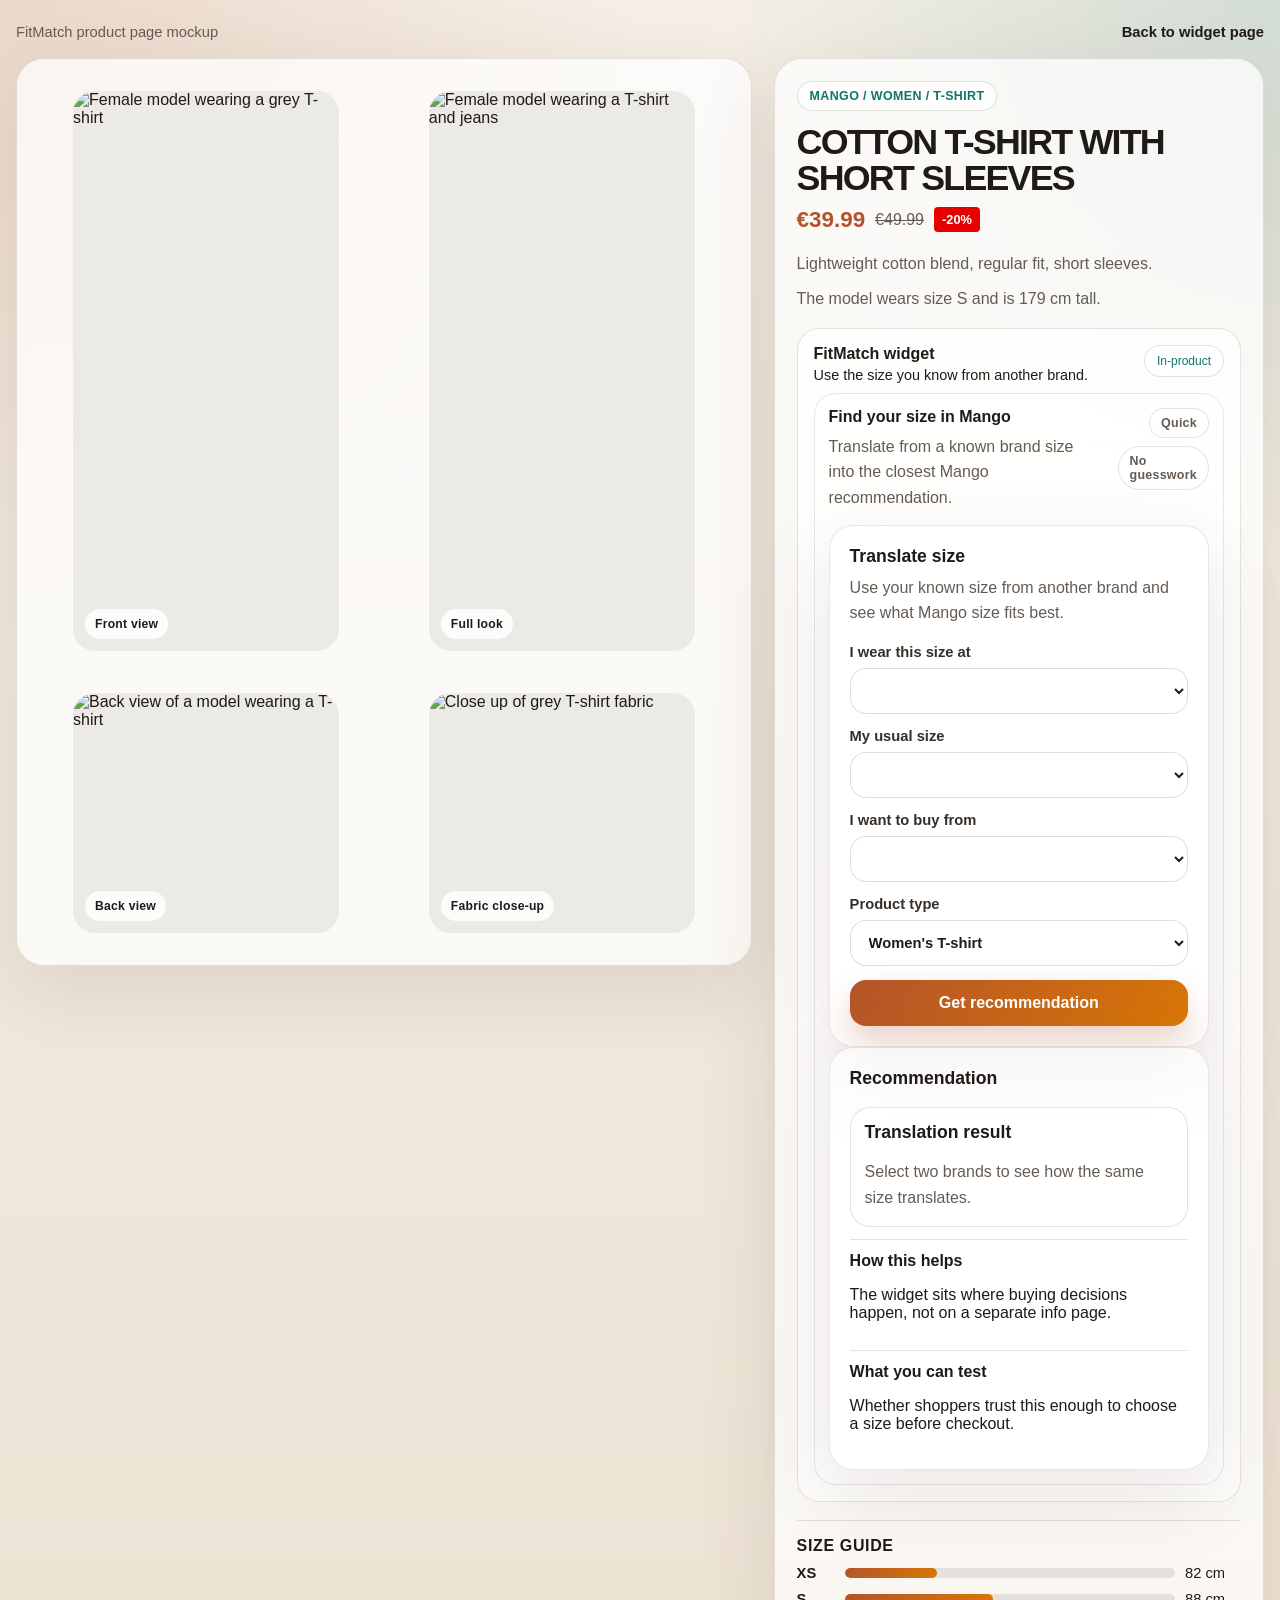
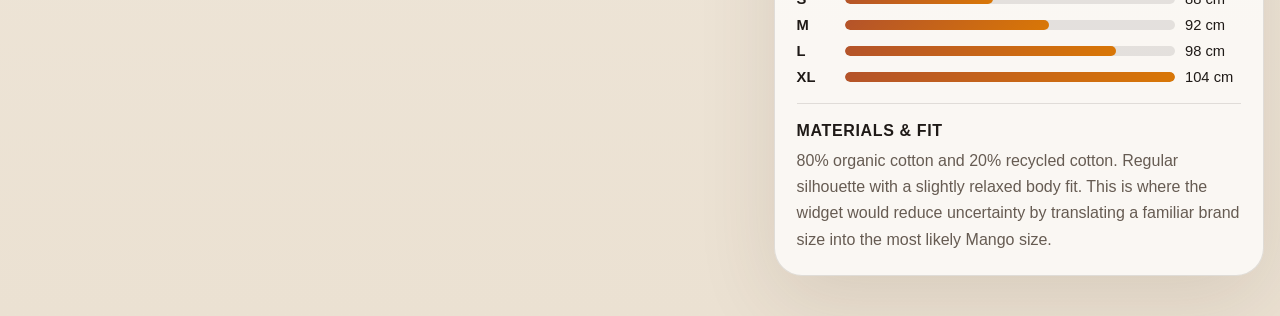
==== mockup.html @ eaa6018e "Add product page mockup for widget placement" ====
<!doctype html>
<html lang="en">
<head>
  <meta charset="utf-8" />
  <meta name="viewport" content="width=device-width, initial-scale=1" />
  <title>FitMatch Mockup - Product Page</title>
  <meta name="description" content="A realistic product page mockup showing where the FitMatch widget sits inside a fashion shopping flow." />
  <link rel="stylesheet" href="./css/styles.css?v=20260419-1" />
  <script>
    window.FitMatchWidgetConfig = {
      sourceBrand: "zara",
      targetBrand: "mango",
      sourceSize: "S"
    };
  </script>
  <script src="./js/data.js?v=20260419-1" defer></script>
  <script src="./js/normalization.js?v=20260419-1" defer></script>
  <script src="./js/translator.js?v=20260419-1" defer></script>
  <script src="./js/app.js?v=20260419-1" defer></script>
  <style>
    .mockup-shell {
      width: min(1380px, calc(100% - 32px));
      margin: 0 auto;
      padding: 24px 0 40px;
    }

    .mockup-topbar {
      display: flex;
      justify-content: space-between;
      align-items: center;
      gap: 16px;
      margin-bottom: 18px;
      color: var(--muted);
      font-size: 0.92rem;
    }

    .mockup-topbar a {
      font-weight: 700;
      color: var(--text);
    }

    .pdp-layout {
      display: grid;
      grid-template-columns: 1.35fr 0.9fr;
      gap: 22px;
      align-items: start;
    }

    .gallery-card,
    .info-card {
      border-radius: 28px;
      background: rgba(255, 255, 255, 0.72);
      border: 1px solid rgba(36, 28, 22, 0.12);
      box-shadow: var(--shadow);
    }

    .gallery-card {
      padding: 16px;
    }

    .gallery-grid {
      display: grid;
      grid-template-columns: repeat(2, minmax(0, 1fr));
      gap: 10px;
    }

    .media {
      border-radius: 22px;
      overflow: hidden;
      position: relative;
      min-height: 320px;
      background: #eceae6;
    }

    .media.large {
      grid-column: span 1;
      min-height: 560px;
    }

    .media.tall {
      min-height: 560px;
    }

    .media.small {
      min-height: 240px;
    }

    .media img {
      width: 100%;
      height: 100%;
      object-fit: cover;
      display: block;
    }

    .media-label {
      position: absolute;
      left: 12px;
      bottom: 12px;
      padding: 8px 10px;
      border-radius: 999px;
      background: rgba(255, 255, 255, 0.86);
      font-size: 0.76rem;
      font-weight: 800;
      letter-spacing: 0.02em;
    }

    .info-card {
      padding: 22px;
      position: sticky;
      top: 18px;
    }

    .product-kicker {
      display: inline-flex;
      align-items: center;
      gap: 8px;
      padding: 7px 12px;
      border-radius: 999px;
      border: 1px solid rgba(36, 28, 22, 0.12);
      background: rgba(255, 255, 255, 0.6);
      color: var(--accent-2);
      font-size: 0.78rem;
      font-weight: 800;
      letter-spacing: 0.03em;
      text-transform: uppercase;
      margin-bottom: 14px;
    }

    .product-title {
      margin: 0 0 10px;
      font-size: clamp(1.8rem, 2.8vw, 2.8rem);
      line-height: 1;
      letter-spacing: -0.05em;
      text-transform: uppercase;
    }

    .price-row {
      display: flex;
      align-items: center;
      gap: 10px;
      flex-wrap: wrap;
      margin: 10px 0 18px;
    }

    .price-now {
      font-size: 1.4rem;
      font-weight: 800;
      color: var(--accent);
    }

    .price-old {
      color: var(--muted);
      text-decoration: line-through;
    }

    .badge-sale {
      padding: 5px 8px;
      border-radius: 4px;
      background: #e60000;
      color: #fff;
      font-size: 0.8rem;
      font-weight: 800;
    }

    .product-meta {
      display: grid;
      gap: 10px;
      margin-bottom: 16px;
      color: var(--muted);
      line-height: 1.6;
    }

    .model-note {
      padding: 12px 14px;
      border-radius: 18px;
      background: rgba(15, 118, 110, 0.08);
      border: 1px solid rgba(15, 118, 110, 0.14);
      color: #2f4d49;
      font-weight: 600;
      margin-bottom: 18px;
    }

    .fit-widget-inline {
      padding: 16px;
      border-radius: 22px;
      border: 1px solid rgba(36, 28, 22, 0.12);
      background: rgba(255, 255, 255, 0.72);
      margin-bottom: 18px;
    }

    .fit-widget-inline .section-heading {
      margin-bottom: 10px;
    }

    .fit-widget-inline .section-heading h2 {
      font-size: 1rem;
      margin: 0;
    }

    .fit-widget-inline .section-heading p {
      margin: 4px 0 0;
      font-size: 0.9rem;
    }

    .fit-widget-inline .widget-shell {
      padding: 14px;
      border-radius: 22px;
    }

    .fit-widget-inline .widget-shell-top {
      margin-bottom: 14px;
    }

    .fit-widget-inline .widget-shell-top h3 {
      font-size: 1rem;
    }

    .fit-widget-inline .widget-summary {
      margin-top: 12px;
    }

    .size-guide {
      margin-top: 8px;
      border-top: 1px solid rgba(36, 28, 22, 0.12);
      padding-top: 16px;
    }

    .size-guide h3 {
      margin: 0 0 10px;
      font-size: 1rem;
      text-transform: uppercase;
      letter-spacing: 0.04em;
    }

    .size-bars {
      display: grid;
      gap: 10px;
    }

    .size-row {
      display: grid;
      grid-template-columns: 38px 1fr 56px;
      gap: 10px;
      align-items: center;
      font-size: 0.92rem;
    }

    .size-row .track {
      height: 10px;
      border-radius: 999px;
      background: rgba(36, 28, 22, 0.1);
      overflow: hidden;
    }

    .size-row .fill {
      height: 100%;
      border-radius: inherit;
      background: linear-gradient(135deg, var(--accent), #d97706);
    }

    .detail-block {
      margin-top: 18px;
      padding-top: 18px;
      border-top: 1px solid rgba(36, 28, 22, 0.12);
    }

    .detail-block h3 {
      margin: 0 0 8px;
      font-size: 1rem;
      text-transform: uppercase;
      letter-spacing: 0.04em;
    }

    .detail-block p {
      margin: 0;
      color: var(--muted);
      line-height: 1.65;
    }

    @media (max-width: 1100px) {
      .pdp-layout {
        grid-template-columns: 1fr;
      }

      .info-card {
        position: static;
      }
    }

    @media (max-width: 760px) {
      .gallery-grid {
        grid-template-columns: 1fr;
      }

      .media.large,
      .media.tall {
        min-height: 380px;
      }
    }
  </style>
</head>
<body>
  <main class="mockup-shell">
    <div class="mockup-topbar">
      <div>FitMatch product page mockup</div>
      <a href="./index.html?v=20260419-1#widget">Back to widget page</a>
    </div>

    <section class="pdp-layout">
      <div class="gallery-card">
        <div class="gallery-grid">
          <figure class="media large">
            <img src="https://images.unsplash.com/photo-1488426862026-3ee34a7d66df?auto=format&fit=crop&w=1200&q=80" alt="Female model wearing a grey T-shirt" />
            <figcaption class="media-label">Front view</figcaption>
          </figure>
          <figure class="media tall">
            <img src="https://images.unsplash.com/photo-1496747611176-843222e1e57c?auto=format&fit=crop&w=1200&q=80" alt="Female model wearing a T-shirt and jeans" />
            <figcaption class="media-label">Full look</figcaption>
          </figure>
          <figure class="media small">
            <img src="https://images.unsplash.com/photo-1529139574466-a303027c1d8b?auto=format&fit=crop&w=1200&q=80" alt="Back view of a model wearing a T-shirt" />
            <figcaption class="media-label">Back view</figcaption>
          </figure>
          <figure class="media small">
            <img src="https://images.unsplash.com/photo-1483985988355-763728e1935b?auto=format&fit=crop&w=1200&q=80" alt="Close up of grey T-shirt fabric" />
            <figcaption class="media-label">Fabric close-up</figcaption>
          </figure>
        </div>
      </div>

      <aside class="info-card">
        <div class="product-kicker">Mango / women / T-shirt</div>
        <h1 class="product-title">Cotton T-shirt with short sleeves</h1>
        <div class="price-row">
          <span class="price-now">€39.99</span>
          <span class="price-old">€49.99</span>
          <span class="badge-sale">-20%</span>
        </div>

        <div class="product-meta">
          <div>Lightweight cotton blend, regular fit, short sleeves.</div>
          <div>The model wears size S and is 179 cm tall.</div>
        </div>

        <div class="fit-widget-inline">
          <div class="section-heading">
            <div>
              <h2>FitMatch widget</h2>
              <p>Use the size you know from another brand.</p>
            </div>
            <span class="badge">In-product</span>
          </div>

          <div class="widget-shell">
            <div class="widget-shell-top">
              <div>
                <h3>Find your size in Mango</h3>
                <p>Translate from a known brand size into the closest Mango recommendation.</p>
              </div>
              <div class="widget-chip-row">
                <span class="widget-chip">Quick</span>
                <span class="widget-chip">No guesswork</span>
              </div>
            </div>

            <div class="widget-grid">
              <article class="widget-form card">
                <div class="widget-header">
                  <h3>Translate size</h3>
                  <p>Use your known size from another brand and see what Mango size fits best.</p>
                </div>

                <form id="compareForm" class="form-grid">
                  <label>
                    I wear this size at
                    <select id="sourceBrand"></select>
                  </label>

                  <label>
                    My usual size
                    <select id="sourceSize"></select>
                  </label>

                  <label>
                    I want to buy from
                    <select id="targetBrand"></select>
                  </label>

                  <label>
                    Product type
                    <select id="productType">
                      <option value="tshirt">Women's T-shirt</option>
                    </select>
                  </label>

                  <button type="submit">Get recommendation</button>
                </form>
              </article>

              <article class="widget-result card">
                <h3>Recommendation</h3>
                <div id="translationResult" class="result-box">
                  <h3>Translation result</h3>
                  <p>Select two brands to see how the same size translates.</p>
                </div>
                <div class="widget-summary">
                  <div>
                    <strong>How this helps</strong>
                    <p>The widget sits where buying decisions happen, not on a separate info page.</p>
                  </div>
                  <div>
                    <strong>What you can test</strong>
                    <p>Whether shoppers trust this enough to choose a size before checkout.</p>
                  </div>
                </div>
              </article>
            </div>
          </div>
        </div>

        <div class="size-guide">
          <h3>Size guide</h3>
          <div class="size-bars">
            <div class="size-row"><strong>XS</strong><div class="track"><div class="fill" style="width:28%"></div></div><span>82 cm</span></div>
            <div class="size-row"><strong>S</strong><div class="track"><div class="fill" style="width:45%"></div></div><span>88 cm</span></div>
            <div class="size-row"><strong>M</strong><div class="track"><div class="fill" style="width:62%"></div></div><span>92 cm</span></div>
            <div class="size-row"><strong>L</strong><div class="track"><div class="fill" style="width:82%"></div></div><span>98 cm</span></div>
            <div class="size-row"><strong>XL</strong><div class="track"><div class="fill" style="width:100%"></div></div><span>104 cm</span></div>
          </div>
        </div>

        <div class="detail-block">
          <h3>Materials & fit</h3>
          <p>
            80% organic cotton and 20% recycled cotton. Regular silhouette with a slightly relaxed body fit.
            This is where the widget would reduce uncertainty by translating a familiar brand size into the most likely Mango size.
          </p>
        </div>
      </aside>
    </section>
  </main>
</body>
</html>
---- css/styles.css ----
:root {
  --bg: #f5efe6;
  --bg-2: #ebe1d2;
  --card: rgba(255, 255, 255, 0.7);
  --card-border: rgba(36, 28, 22, 0.12);
  --text: #1f1a17;
  --muted: #665b52;
  --accent: #b4532a;
  --accent-2: #0f766e;
  --shadow: 0 24px 80px rgba(74, 47, 31, 0.12);
  --radius: 28px;
}

* {
  box-sizing: border-box;
}

html {
  scroll-behavior: smooth;
}

body {
  margin: 0;
  min-height: 100vh;
  color: var(--text);
  font-family: Inter, "Segoe UI", Arial, sans-serif;
  background:
    radial-gradient(circle at top left, rgba(180, 83, 42, 0.15), transparent 28%),
    radial-gradient(circle at top right, rgba(15, 118, 110, 0.15), transparent 24%),
    linear-gradient(180deg, var(--bg) 0%, var(--bg-2) 100%);
}

a {
  color: inherit;
  text-decoration: none;
}

.app-shell {
  width: min(1180px, calc(100% - 32px));
  margin: 0 auto;
  padding: 32px 0 48px;
}

.card {
  background: var(--card);
  border: 1px solid rgba(255, 255, 255, 0.6);
  backdrop-filter: blur(16px);
  box-shadow: var(--shadow);
  border-radius: var(--radius);
}

.hero {
  display: grid;
  grid-template-columns: 1.2fr 0.8fr;
  gap: 24px;
  padding: 34px;
}

.hero-copy h1,
.section-card h2 {
  margin: 0;
  letter-spacing: -0.05em;
}

.hero-copy h1 {
  font-size: clamp(2.4rem, 5vw, 4.8rem);
  line-height: 0.95;
  max-width: 12ch;
}

.eyebrow,
.badge {
  display: inline-flex;
  align-items: center;
  border-radius: 999px;
  border: 1px solid var(--card-border);
  background: rgba(255, 255, 255, 0.55);
}

.eyebrow {
  padding: 8px 14px;
  font-size: 13px;
  color: var(--muted);
  margin-bottom: 18px;
}

.lead,
.section-card p,
.hero-panel li,
.hero-panel .note,
.result-box p,
.micro-status,
.architecture p,
.bullet-list {
  color: var(--muted);
  line-height: 1.65;
}

.lead {
  margin: 18px 0 0;
  max-width: 62ch;
  font-size: 1.05rem;
}

.hero-actions {
  display: flex;
  flex-wrap: wrap;
  gap: 12px;
  margin-top: 24px;
}

.primary-link,
.secondary-link,
button {
  border-radius: 16px;
  padding: 14px 18px;
  font: inherit;
  font-weight: 700;
}

.primary-link,
.secondary-link {
  display: inline-flex;
  align-items: center;
  justify-content: center;
}

.primary-link {
  color: #fff;
  background: linear-gradient(135deg, var(--accent), #d97706);
  box-shadow: 0 14px 30px rgba(180, 83, 42, 0.28);
}

.secondary-link {
  border: 1px solid var(--card-border);
  background: rgba(255, 255, 255, 0.6);
}

.hero-panel {
  padding: 26px;
  display: flex;
  flex-direction: column;
  justify-content: space-between;
  gap: 18px;
  color: #fff;
  border-radius: calc(var(--radius) - 4px);
  background:
    linear-gradient(180deg, rgba(31, 26, 23, 0.92), rgba(31, 26, 23, 0.8)),
    url("https://images.unsplash.com/photo-1483985988355-763728e1935b?auto=format&fit=crop&w=1200&q=80") center/cover;
}

.hero-panel h2 {
  margin: 0 0 10px;
}

.hero-panel ul {
  margin: 0;
  padding-left: 18px;
}

.hero-panel li {
  color: rgba(255, 255, 255, 0.9);
}

.hero-panel .note {
  color: rgba(255, 255, 255, 0.86);
  margin: 0;
}

.grid {
  display: grid;
  gap: 24px;
  margin-top: 24px;
}

.two-up {
  grid-template-columns: repeat(2, minmax(0, 1fr));
}

.section-card {
  padding: 24px;
}

.widget-card {
  background:
    radial-gradient(circle at top left, rgba(180, 83, 42, 0.08), transparent 22%),
    rgba(255, 255, 255, 0.78);
}

.widget-shell {
  max-width: 980px;
  margin: 0 auto;
  padding: 18px;
  border-radius: 28px;
  border: 1px solid rgba(36, 28, 22, 0.1);
  background: rgba(255, 255, 255, 0.5);
  box-shadow: inset 0 1px 0 rgba(255, 255, 255, 0.6);
}

.widget-shell-top {
  display: flex;
  align-items: flex-start;
  justify-content: space-between;
  gap: 18px;
  margin-bottom: 18px;
}

.widget-shell-top h3 {
  margin: 0 0 8px;
  font-size: 1.15rem;
}

.widget-shell-top p {
  margin: 0;
  color: var(--muted);
  line-height: 1.6;
  max-width: 60ch;
}

.widget-chip-row {
  display: flex;
  flex-wrap: wrap;
  justify-content: flex-end;
  gap: 8px;
}

.widget-chip {
  display: inline-flex;
  align-items: center;
  padding: 7px 11px;
  border-radius: 999px;
  border: 1px solid rgba(36, 28, 22, 0.12);
  background: rgba(255, 255, 255, 0.72);
  color: var(--muted);
  font-size: 0.78rem;
  font-weight: 700;
  letter-spacing: 0.02em;
}

.section-heading {
  display: flex;
  align-items: flex-start;
  justify-content: space-between;
  gap: 16px;
  margin-bottom: 14px;
}

.section-card h2 {
  font-size: 1.25rem;
}

.badge {
  padding: 8px 12px;
  font-size: 12px;
  color: var(--accent-2);
  white-space: nowrap;
}

.bullet-list {
  display: grid;
  gap: 10px;
  margin-top: 16px;
}

.bullet-list strong {
  color: var(--text);
}

.architecture {
  display: grid;
  gap: 12px;
}

.architecture > div,
.brand-card,
.result-box,
.feedback-box {
  border: 1px solid var(--card-border);
  border-radius: 20px;
  background: rgba(255, 255, 255, 0.52);
  padding: 14px;
}

.architecture span {
  display: inline-flex;
  margin-bottom: 6px;
  font-size: 0.8rem;
  font-weight: 700;
  letter-spacing: 0.04em;
  text-transform: uppercase;
  color: var(--accent-2);
}

.brand-grid {
  display: grid;
  grid-template-columns: repeat(3, minmax(0, 1fr));
  gap: 12px;
}

.brand-card h3,
.result-box h3 {
  margin: 0 0 8px;
  font-size: 1rem;
}

.brand-card ul {
  margin: 10px 0 0;
  padding-left: 18px;
}

.form-grid,
.feedback-box {
  display: grid;
  gap: 14px;
}

.widget-grid {
  gap: 18px;
  margin-top: 4px;
}

.widget-form,
.widget-result {
  padding: 20px;
  border-radius: 24px;
  background: rgba(255, 255, 255, 0.6);
  border: 1px solid rgba(36, 28, 22, 0.1);
}

.widget-header h3,
.widget-result h3 {
  margin: 0 0 8px;
  font-size: 1.1rem;
}

.widget-header p {
  margin: 0 0 18px;
  color: var(--muted);
  line-height: 1.6;
}

.widget-summary {
  display: grid;
  gap: 12px;
  margin-top: 16px;
}

.widget-summary > div {
  padding-top: 12px;
  border-top: 1px solid rgba(36, 28, 22, 0.12);
}

.widget-summary strong {
  display: block;
  margin-bottom: 4px;
}

label {
  display: grid;
  gap: 8px;
  font-size: 0.92rem;
  font-weight: 600;
  color: #372e28;
}

select,
textarea {
  width: 100%;
  border: 1px solid rgba(31, 26, 23, 0.14);
  border-radius: 16px;
  padding: 13px 14px;
  font: inherit;
  background: rgba(255, 255, 255, 0.82);
  color: var(--text);
  outline: none;
}

select:focus,
textarea:focus {
  border-color: rgba(180, 83, 42, 0.45);
}

button {
  border: 0;
  cursor: pointer;
  background: linear-gradient(135deg, var(--accent), #d97706);
  color: #fff;
  box-shadow: 0 14px 30px rgba(180, 83, 42, 0.24);
}

.result-box {
  margin-top: 18px;
}

.result-box p:last-child {
  margin-bottom: 0;
}

.micro-status {
  margin-top: 12px;
  font-size: 0.92rem;
}

@media (max-width: 920px) {
  .hero,
  .two-up,
  .brand-grid {
    grid-template-columns: 1fr;
  }

  .hero,
  .section-card {
    padding: 22px;
  }

  .section-heading {
    flex-direction: column;
  }

  .hero-copy h1 {
    max-width: none;
  }

  .widget-form,
  .widget-result {
    padding: 18px;
  }

  .widget-shell-top {
    flex-direction: column;
  }

  .widget-chip-row {
    justify-content: flex-start;
  }
}
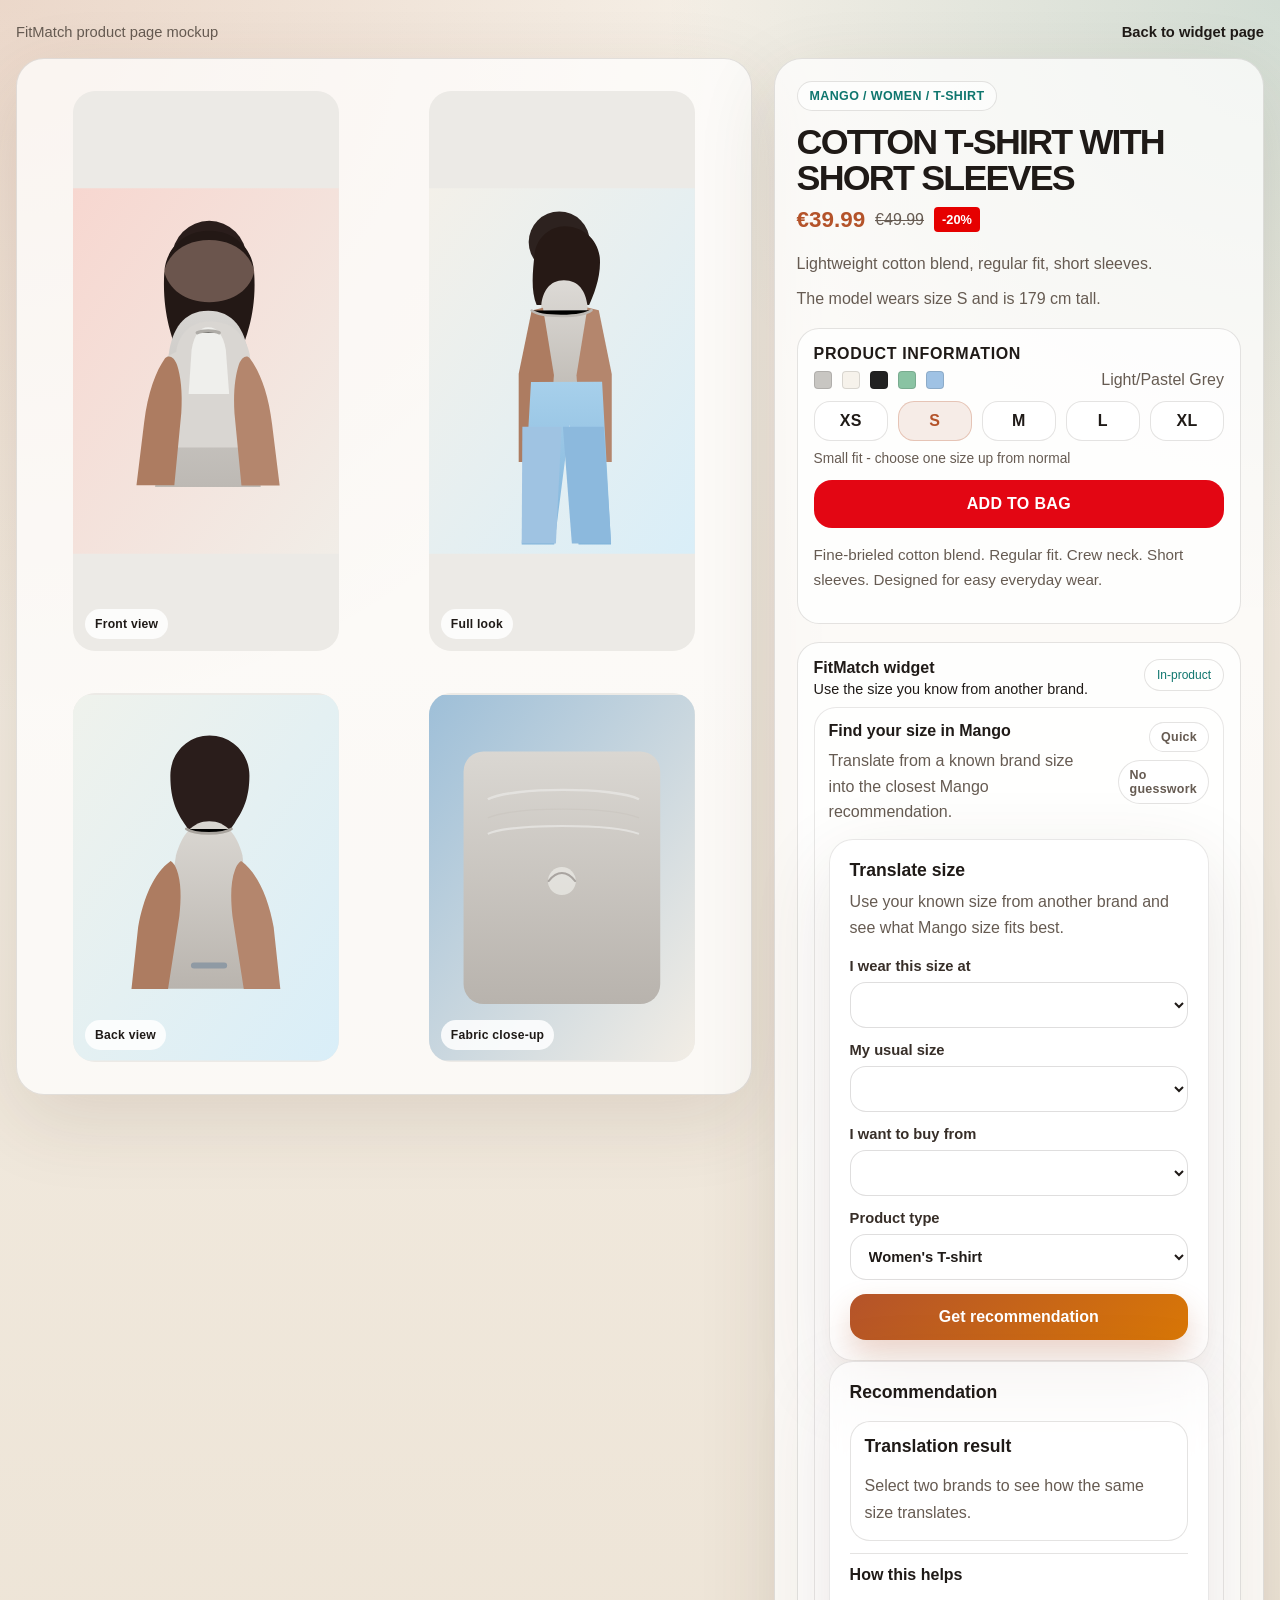
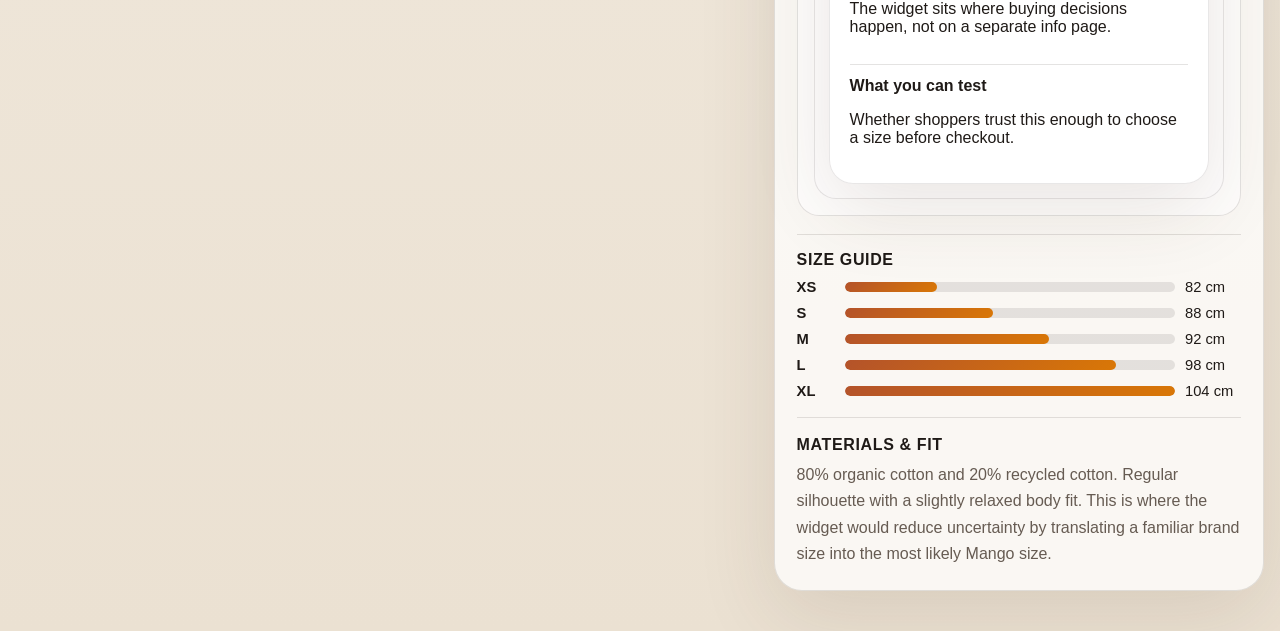
==== commit dbd31090: "Refine product mockup with Mango-style PDP context" ====
--- a/mockup.html
+++ b/mockup.html
@@ -5,7 +5,7 @@
   <meta name="viewport" content="width=device-width, initial-scale=1" />
   <title>FitMatch Mockup - Product Page</title>
   <meta name="description" content="A realistic product page mockup showing where the FitMatch widget sits inside a fashion shopping flow." />
-  <link rel="stylesheet" href="./css/styles.css?v=20260419-1" />
+  <link rel="stylesheet" href="./css/styles.css?v=20260419-2" />
   <script>
     window.FitMatchWidgetConfig = {
       sourceBrand: "zara",
@@ -13,10 +13,10 @@
       sourceSize: "S"
     };
   </script>
-  <script src="./js/data.js?v=20260419-1" defer></script>
-  <script src="./js/normalization.js?v=20260419-1" defer></script>
-  <script src="./js/translator.js?v=20260419-1" defer></script>
-  <script src="./js/app.js?v=20260419-1" defer></script>
+  <script src="./js/data.js?v=20260419-2" defer></script>
+  <script src="./js/normalization.js?v=20260419-2" defer></script>
+  <script src="./js/translator.js?v=20260419-2" defer></script>
+  <script src="./js/app.js?v=20260419-2" defer></script>
   <style>
     .mockup-shell {
       width: min(1380px, calc(100% - 32px));
@@ -170,6 +170,100 @@
       line-height: 1.6;
     }
 
+    .product-info-block {
+      margin: 12px 0 18px;
+      padding: 16px;
+      border-radius: 22px;
+      border: 1px solid rgba(36, 28, 22, 0.12);
+      background: rgba(255, 255, 255, 0.72);
+    }
+
+    .product-info-block h3 {
+      margin: 0 0 8px;
+      font-size: 1rem;
+      text-transform: uppercase;
+      letter-spacing: 0.04em;
+    }
+
+    .color-row {
+      display: flex;
+      align-items: center;
+      justify-content: space-between;
+      gap: 12px;
+      flex-wrap: wrap;
+      margin-bottom: 12px;
+      color: var(--muted);
+    }
+
+    .swatches {
+      display: flex;
+      gap: 10px;
+      align-items: center;
+    }
+
+    .swatch {
+      width: 18px;
+      height: 18px;
+      border-radius: 4px;
+      border: 1px solid rgba(0, 0, 0, 0.12);
+    }
+
+    .swatch.grey { background: #c8c6c2; }
+    .swatch.offwhite { background: #f6f2eb; }
+    .swatch.black { background: #222; }
+    .swatch.green { background: #8ac3a3; }
+    .swatch.blue { background: #9fc2e4; }
+
+    .size-pills {
+      display: grid;
+      grid-template-columns: repeat(5, minmax(0, 1fr));
+      gap: 10px;
+      margin-top: 10px;
+    }
+
+    .size-pill {
+      padding: 10px 8px;
+      border-radius: 16px;
+      border: 1px solid rgba(36, 28, 22, 0.12);
+      background: rgba(255, 255, 255, 0.78);
+      text-align: center;
+      font-weight: 800;
+      letter-spacing: 0.02em;
+    }
+
+    .size-pill.active {
+      background: rgba(180, 83, 42, 0.1);
+      border-color: rgba(180, 83, 42, 0.26);
+      color: var(--accent);
+    }
+
+    .availability {
+      margin-top: 10px;
+      color: var(--muted);
+      font-size: 0.86rem;
+    }
+
+    .product-cta {
+      margin-top: 14px;
+      display: block;
+      width: 100%;
+      text-align: center;
+      padding: 15px 18px;
+      border-radius: 18px;
+      background: #e30613;
+      color: #fff;
+      font-weight: 900;
+      letter-spacing: 0.02em;
+      text-transform: uppercase;
+    }
+
+    .details-text {
+      margin-top: 14px;
+      color: var(--muted);
+      line-height: 1.65;
+      font-size: 0.95rem;
+    }
+
     .model-note {
       padding: 12px 14px;
       border-radius: 18px;
@@ -303,26 +397,108 @@
   <main class="mockup-shell">
     <div class="mockup-topbar">
       <div>FitMatch product page mockup</div>
-      <a href="./index.html?v=20260419-1#widget">Back to widget page</a>
+      <a href="./index.html?v=20260419-2#widget">Back to widget page</a>
     </div>
 
     <section class="pdp-layout">
       <div class="gallery-card">
         <div class="gallery-grid">
           <figure class="media large">
-            <img src="https://images.unsplash.com/photo-1488426862026-3ee34a7d66df?auto=format&fit=crop&w=1200&q=80" alt="Female model wearing a grey T-shirt" />
+            <svg viewBox="0 0 800 1100" width="100%" height="100%" xmlns="http://www.w3.org/2000/svg" aria-label="Female model wearing a grey T-shirt, front view">
+              <defs>
+                <linearGradient id="bg1" x1="0" y1="0" x2="1" y2="1">
+                  <stop offset="0%" stop-color="#f7d7d0"/>
+                  <stop offset="100%" stop-color="#f1ede7"/>
+                </linearGradient>
+                <linearGradient id="shirt1" x1="0" y1="0" x2="0" y2="1">
+                  <stop offset="0%" stop-color="#d7d5d2"/>
+                  <stop offset="100%" stop-color="#bdb9b4"/>
+                </linearGradient>
+              </defs>
+              <rect width="800" height="1100" fill="url(#bg1)"/>
+              <circle cx="410" cy="210" r="112" fill="#2a1d1b"/>
+              <path d="M275 250C280 182 334 128 410 128C487 128 540 181 545 250C554 371 521 448 505 495H315C297 450 267 368 275 250Z" fill="#231815"/>
+              <path d="M288 500C298 426 332 369 407 369C483 369 517 426 528 500L565 899H247L288 500Z" fill="url(#shirt1)"/>
+              <path d="M311 492C315 455 339 414 385 404C394 402 404 401 413 401C430 401 449 404 464 410C499 424 524 460 532 500L563 780H247L282 507Z" fill="#d9d6d2"/>
+              <path d="M277 512C250 550 225 614 214 706L191 894H305L326 676C330 613 324 564 313 531C304 506 288 500 277 512Z" fill="#ad7c61"/>
+              <path d="M532 512C562 551 588 617 599 709L622 895H507L486 677C482 614 488 565 499 531C508 506 524 500 532 512Z" fill="#b4866d"/>
+              <path d="M357 486C365 438 383 418 407 418C432 418 452 438 460 486L470 619H348L357 486Z" fill="#efefec"/>
+              <path d="M374 435C389 427 425 427 440 435" stroke="#afaca7" stroke-width="10" stroke-linecap="round"/>
+              <path d="M274 250C288 303 336 343 410 343C485 343 534 303 546 250C535 201 487 156 410 156C334 156 285 201 274 250Z" fill="#f0c7b6" opacity=".35"/>
+            </svg>
             <figcaption class="media-label">Front view</figcaption>
           </figure>
           <figure class="media tall">
-            <img src="https://images.unsplash.com/photo-1496747611176-843222e1e57c?auto=format&fit=crop&w=1200&q=80" alt="Female model wearing a T-shirt and jeans" />
+            <svg viewBox="0 0 800 1100" width="100%" height="100%" xmlns="http://www.w3.org/2000/svg" aria-label="Female model wearing a grey T-shirt, full look">
+              <defs>
+                <linearGradient id="bg2" x1="0" y1="0" x2="1" y2="1">
+                  <stop offset="0%" stop-color="#f3f0e9"/>
+                  <stop offset="100%" stop-color="#d9eef8"/>
+                </linearGradient>
+                <linearGradient id="shirt2" x1="0" y1="0" x2="0" y2="1">
+                  <stop offset="0%" stop-color="#dddad6"/>
+                  <stop offset="100%" stop-color="#c1bdb7"/>
+                </linearGradient>
+                <linearGradient id="jeans" x1="0" y1="0" x2="0" y2="1">
+                  <stop offset="0%" stop-color="#a7d0eb"/>
+                  <stop offset="100%" stop-color="#7fb3da"/>
+                </linearGradient>
+              </defs>
+              <rect width="800" height="1100" fill="url(#bg2)"/>
+              <circle cx="392" cy="162" r="92" fill="#2d221f"/>
+              <path d="M318 195C325 148 365 114 408 114C462 114 508 152 514 208C519 263 496 322 482 351H324C305 307 313 246 318 195Z" fill="#261915"/>
+              <path d="M338 352C342 312 362 277 406 277C452 277 471 311 477 352L507 606H308L338 352Z" fill="url(#shirt2)"/>
+              <path d="M309 368L270 558V824H358L376 562L343 360Z" fill="#ad7c61"/>
+              <path d="M511 367L550 559V824H462L444 563L477 359Z" fill="#b4866d"/>
+              <path d="M307 583L279 1072H377L423 711L450 1072H548L521 582Z" fill="url(#jeans)"/>
+              <path d="M281 718H399L382 1069H279Z" fill="#9fc3e2"/>
+              <path d="M403 718H526L548 1069H430Z" fill="#8cb9dd"/>
+              <path d="M309 368C338 390 460 390 489 367" stroke="#bdb9b4" stroke-width="8" stroke-linecap="round"/>
+            </svg>
             <figcaption class="media-label">Full look</figcaption>
           </figure>
           <figure class="media small">
-            <img src="https://images.unsplash.com/photo-1529139574466-a303027c1d8b?auto=format&fit=crop&w=1200&q=80" alt="Back view of a model wearing a T-shirt" />
+            <svg viewBox="0 0 800 1100" width="100%" height="100%" xmlns="http://www.w3.org/2000/svg" aria-label="Female model wearing a grey T-shirt, back view">
+              <defs>
+                <linearGradient id="bg3" x1="0" y1="0" x2="1" y2="1">
+                  <stop offset="0%" stop-color="#eff2ec"/>
+                  <stop offset="100%" stop-color="#d9eef8"/>
+                </linearGradient>
+                <linearGradient id="shirt3" x1="0" y1="0" x2="0" y2="1">
+                  <stop offset="0%" stop-color="#dad7d2"/>
+                  <stop offset="100%" stop-color="#b9b4ae"/>
+                </linearGradient>
+              </defs>
+              <rect width="800" height="1100" fill="url(#bg3)"/>
+              <path d="M293 243C293 174 346 122 411 122C477 122 531 174 531 243C531 319 506 355 487 385C466 414 454 440 454 492H368C368 440 354 413 334 385C315 356 293 319 293 243Z" fill="#2a1d1b"/>
+              <path d="M310 482C328 419 360 380 410 380C461 380 493 419 510 482L553 884H247L310 482Z" fill="url(#shirt3)"/>
+              <path d="M341 403C366 421 451 421 477 403" stroke="#a8a39d" stroke-width="8" stroke-linecap="round"/>
+              <path d="M294 500C243 536 212 611 196 699L176 885H286L320 666C326 612 326 562 312 525C305 506 294 500 294 500Z" fill="#ad7c61"/>
+              <path d="M506 500C556 536 588 611 604 699L624 885H514L480 666C474 612 474 562 488 525C495 506 506 500 506 500Z" fill="#b4866d"/>
+              <path d="M364 814H455" stroke="#8f9aa4" stroke-width="18" stroke-linecap="round"/>
+            </svg>
             <figcaption class="media-label">Back view</figcaption>
           </figure>
           <figure class="media small">
-            <img src="https://images.unsplash.com/photo-1483985988355-763728e1935b?auto=format&fit=crop&w=1200&q=80" alt="Close up of grey T-shirt fabric" />
+            <svg viewBox="0 0 800 1100" width="100%" height="100%" xmlns="http://www.w3.org/2000/svg" aria-label="Fabric close-up of a grey T-shirt">
+              <defs>
+                <linearGradient id="bg4" x1="0" y1="0" x2="1" y2="1">
+                  <stop offset="0%" stop-color="#9ebfd8"/>
+                  <stop offset="100%" stop-color="#f2ede5"/>
+                </linearGradient>
+                <linearGradient id="fabric" x1="0" y1="0" x2="0" y2="1">
+                  <stop offset="0%" stop-color="#dad7d2"/>
+                  <stop offset="100%" stop-color="#b8b3ad"/>
+                </linearGradient>
+              </defs>
+              <rect width="800" height="1100" fill="url(#bg4)"/>
+              <rect x="104" y="170" width="592" height="760" rx="60" fill="url(#fabric)"/>
+              <path d="M177 314C247 276 561 276 632 314" stroke="#f1f1ee" stroke-width="7" opacity=".55" fill="none"/>
+              <path d="M177 370C259 335 546 335 632 370" stroke="#c5c0ba" stroke-width="4" opacity=".45" fill="none"/>
+              <path d="M177 418C250 386 550 386 632 418" stroke="#f1f1ee" stroke-width="6" opacity=".6" fill="none"/>
+              <circle cx="400" cy="560" r="42" fill="#f0efeb" opacity=".65"/>
+              <path d="M360 560C372 545 387 536 400 536C414 536 428 545 440 560" stroke="#a9a4a0" stroke-width="6" fill="none" stroke-linecap="round"/>
+            </svg>
             <figcaption class="media-label">Fabric close-up</figcaption>
           </figure>
         </div>
@@ -340,6 +516,32 @@
         <div class="product-meta">
           <div>Lightweight cotton blend, regular fit, short sleeves.</div>
           <div>The model wears size S and is 179 cm tall.</div>
+        </div>
+
+        <div class="product-info-block">
+          <h3>Product information</h3>
+          <div class="color-row">
+            <div class="swatches">
+              <span class="swatch grey"></span>
+              <span class="swatch offwhite"></span>
+              <span class="swatch black"></span>
+              <span class="swatch green"></span>
+              <span class="swatch blue"></span>
+            </div>
+            <div>Light/Pastel Grey</div>
+          </div>
+          <div class="size-pills">
+            <div class="size-pill">XS</div>
+            <div class="size-pill active">S</div>
+            <div class="size-pill">M</div>
+            <div class="size-pill">L</div>
+            <div class="size-pill">XL</div>
+          </div>
+          <div class="availability">Small fit - choose one size up from normal</div>
+          <a class="product-cta" href="#widget">Add to bag</a>
+          <p class="details-text">
+            Fine-brieled cotton blend. Regular fit. Crew neck. Short sleeves. Designed for easy everyday wear.
+          </p>
         </div>
 
         <div class="fit-widget-inline">
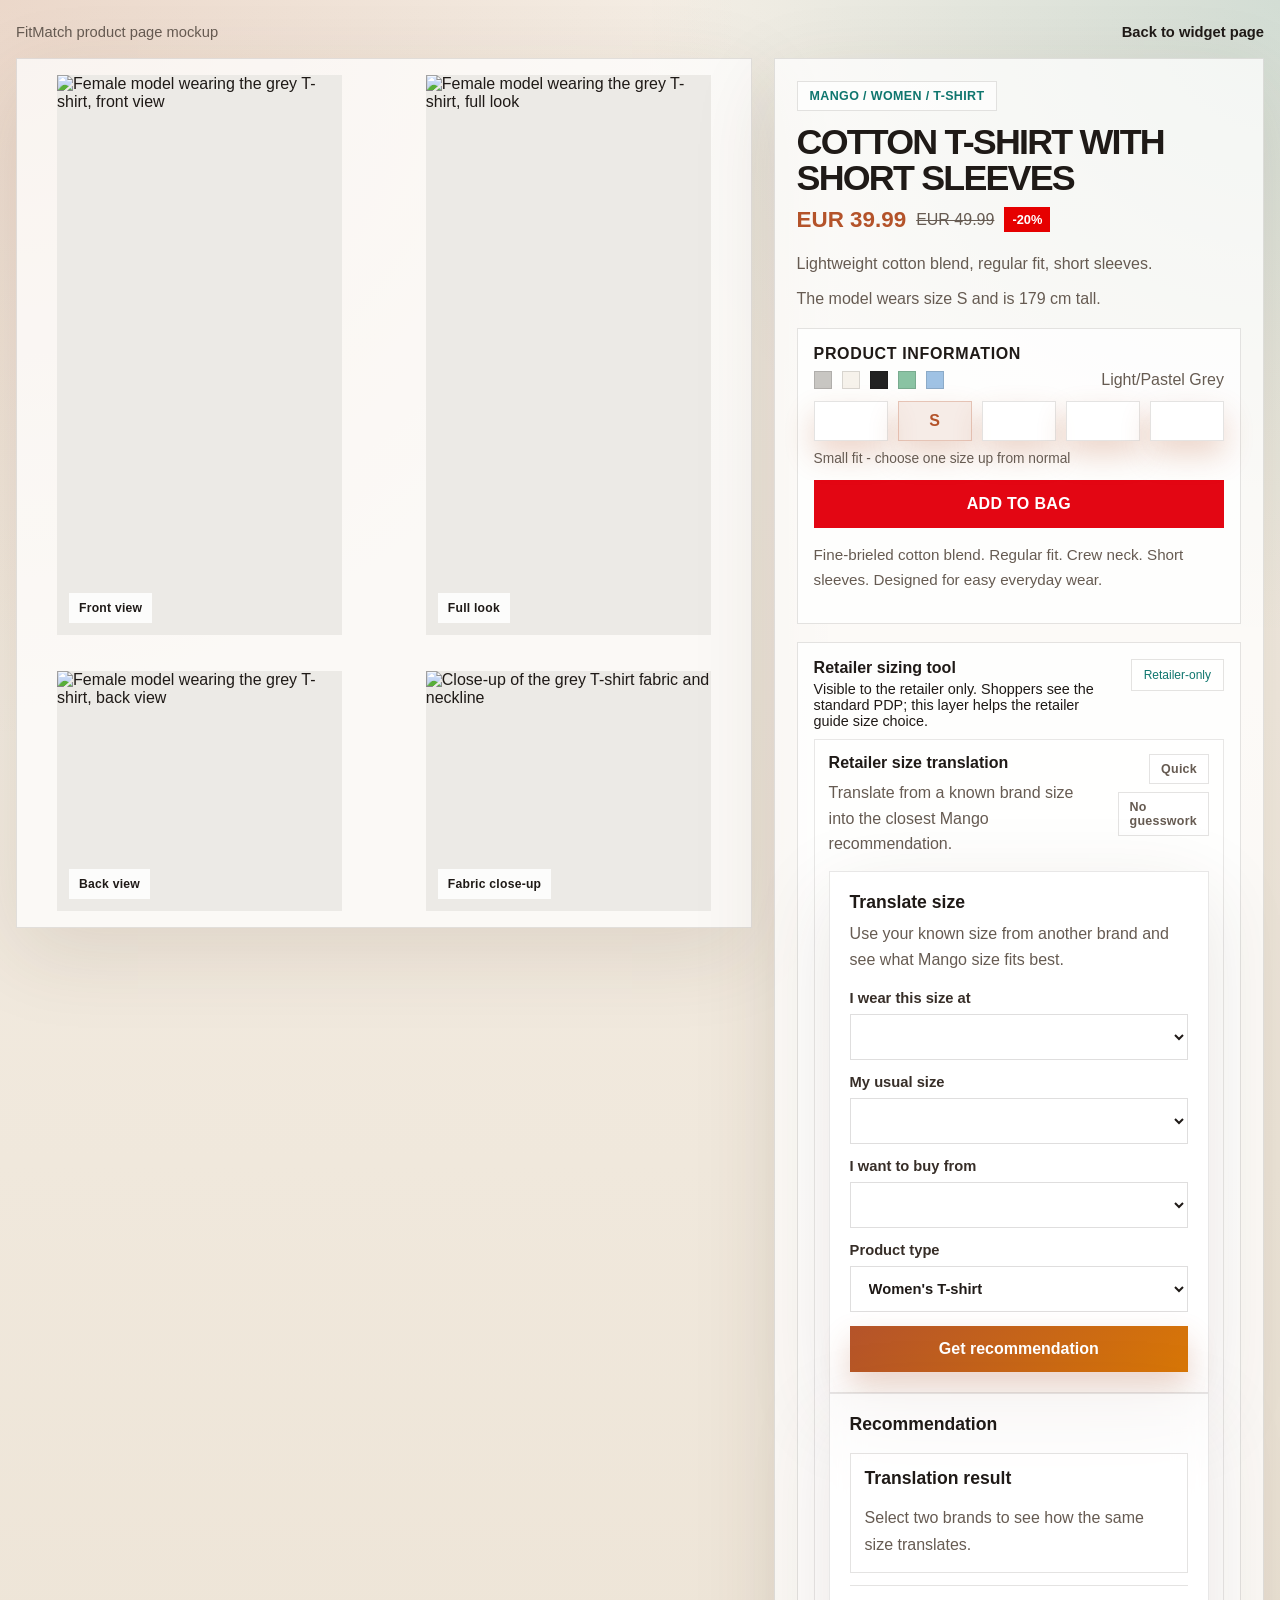
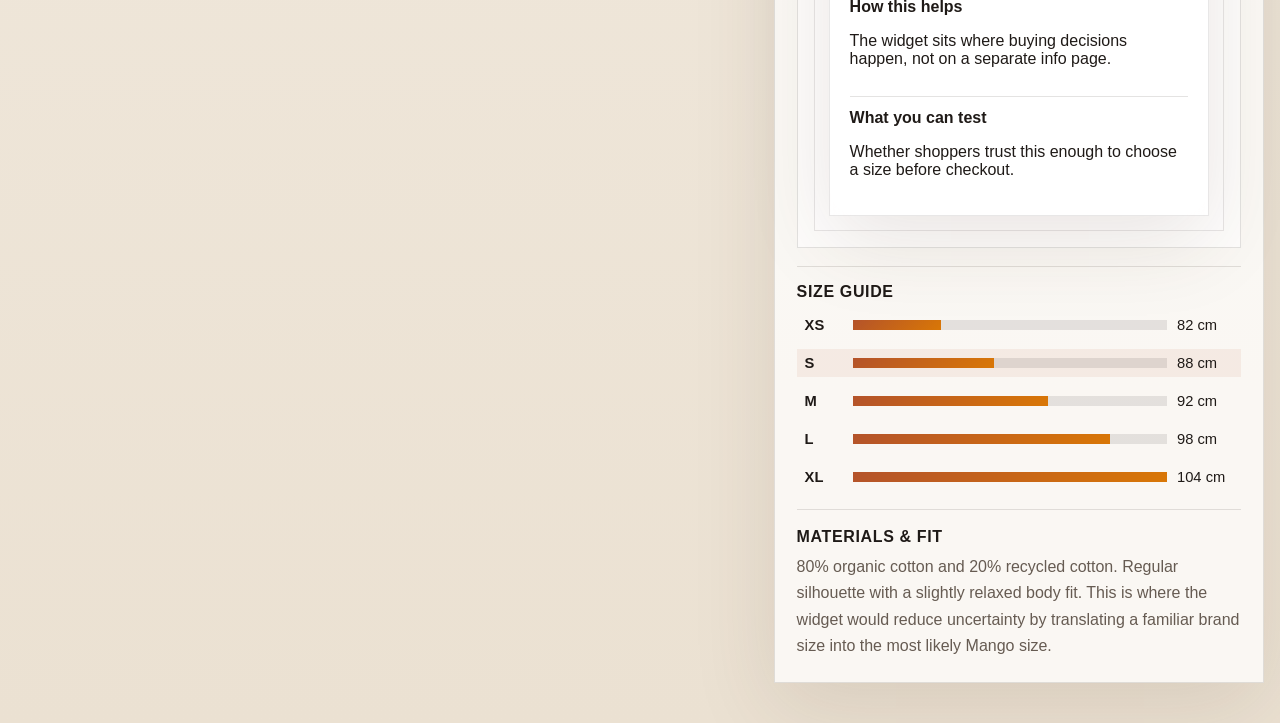
==== commit dbd77177: "Flatten mockup corners and tighten gallery spacing" ====
--- a/mockup.html
+++ b/mockup.html
@@ -5,7 +5,7 @@
   <meta name="viewport" content="width=device-width, initial-scale=1" />
   <title>FitMatch Mockup - Product Page</title>
   <meta name="description" content="A realistic product page mockup showing where the FitMatch widget sits inside a fashion shopping flow." />
-  <link rel="stylesheet" href="./css/styles.css?v=20260419-2" />
+  <link rel="stylesheet" href="./css/styles.css?v=20260419-4" />
   <script>
     window.FitMatchWidgetConfig = {
       sourceBrand: "zara",
@@ -13,10 +13,10 @@
       sourceSize: "S"
     };
   </script>
-  <script src="./js/data.js?v=20260419-2" defer></script>
-  <script src="./js/normalization.js?v=20260419-2" defer></script>
-  <script src="./js/translator.js?v=20260419-2" defer></script>
-  <script src="./js/app.js?v=20260419-2" defer></script>
+  <script src="./js/data.js?v=20260419-4" defer></script>
+  <script src="./js/normalization.js?v=20260419-4" defer></script>
+  <script src="./js/translator.js?v=20260419-4" defer></script>
+  <script src="./js/app.js?v=20260419-4" defer></script>
   <style>
     .mockup-shell {
       width: min(1380px, calc(100% - 32px));
@@ -229,12 +229,24 @@
       text-align: center;
       font-weight: 800;
       letter-spacing: 0.02em;
+      cursor: pointer;
+      user-select: none;
+      transition: transform 0.15s ease, background 0.15s ease, border-color 0.15s ease;
     }
 
     .size-pill.active {
       background: rgba(180, 83, 42, 0.1);
       border-color: rgba(180, 83, 42, 0.26);
       color: var(--accent);
+    }
+
+    .size-pill:hover {
+      transform: translateY(-1px);
+    }
+
+    .size-pill:focus-visible {
+      outline: 3px solid rgba(15, 118, 110, 0.22);
+      outline-offset: 2px;
     }
 
     .availability {
@@ -257,6 +269,12 @@
       text-transform: uppercase;
     }
 
+    .size-availability {
+      margin-top: 12px;
+      font-size: 0.88rem;
+      color: var(--muted);
+    }
+
     .details-text {
       margin-top: 14px;
       color: var(--muted);
@@ -337,6 +355,8 @@
       gap: 10px;
       align-items: center;
       font-size: 0.92rem;
+      padding: 6px 8px;
+      border-radius: 12px;
     }
 
     .size-row .track {
@@ -344,6 +364,10 @@
       border-radius: 999px;
       background: rgba(36, 28, 22, 0.1);
       overflow: hidden;
+    }
+
+    .size-row.active {
+      background: rgba(180, 83, 42, 0.08);
     }
 
     .size-row .fill {
@@ -397,108 +421,26 @@
   <main class="mockup-shell">
     <div class="mockup-topbar">
       <div>FitMatch product page mockup</div>
-      <a href="./index.html?v=20260419-2#widget">Back to widget page</a>
+      <a href="./index.html?v=20260419-4#widget">Back to widget page</a>
     </div>
 
     <section class="pdp-layout">
       <div class="gallery-card">
         <div class="gallery-grid">
           <figure class="media large">
-            <svg viewBox="0 0 800 1100" width="100%" height="100%" xmlns="http://www.w3.org/2000/svg" aria-label="Female model wearing a grey T-shirt, front view">
-              <defs>
-                <linearGradient id="bg1" x1="0" y1="0" x2="1" y2="1">
-                  <stop offset="0%" stop-color="#f7d7d0"/>
-                  <stop offset="100%" stop-color="#f1ede7"/>
-                </linearGradient>
-                <linearGradient id="shirt1" x1="0" y1="0" x2="0" y2="1">
-                  <stop offset="0%" stop-color="#d7d5d2"/>
-                  <stop offset="100%" stop-color="#bdb9b4"/>
-                </linearGradient>
-              </defs>
-              <rect width="800" height="1100" fill="url(#bg1)"/>
-              <circle cx="410" cy="210" r="112" fill="#2a1d1b"/>
-              <path d="M275 250C280 182 334 128 410 128C487 128 540 181 545 250C554 371 521 448 505 495H315C297 450 267 368 275 250Z" fill="#231815"/>
-              <path d="M288 500C298 426 332 369 407 369C483 369 517 426 528 500L565 899H247L288 500Z" fill="url(#shirt1)"/>
-              <path d="M311 492C315 455 339 414 385 404C394 402 404 401 413 401C430 401 449 404 464 410C499 424 524 460 532 500L563 780H247L282 507Z" fill="#d9d6d2"/>
-              <path d="M277 512C250 550 225 614 214 706L191 894H305L326 676C330 613 324 564 313 531C304 506 288 500 277 512Z" fill="#ad7c61"/>
-              <path d="M532 512C562 551 588 617 599 709L622 895H507L486 677C482 614 488 565 499 531C508 506 524 500 532 512Z" fill="#b4866d"/>
-              <path d="M357 486C365 438 383 418 407 418C432 418 452 438 460 486L470 619H348L357 486Z" fill="#efefec"/>
-              <path d="M374 435C389 427 425 427 440 435" stroke="#afaca7" stroke-width="10" stroke-linecap="round"/>
-              <path d="M274 250C288 303 336 343 410 343C485 343 534 303 546 250C535 201 487 156 410 156C334 156 285 201 274 250Z" fill="#f0c7b6" opacity=".35"/>
-            </svg>
+            <img src="https://media.mangooutlet.com/is/image/punto/77090593-94-002?wid=2048" alt="Female model wearing the grey T-shirt, front view" />
             <figcaption class="media-label">Front view</figcaption>
           </figure>
           <figure class="media tall">
-            <svg viewBox="0 0 800 1100" width="100%" height="100%" xmlns="http://www.w3.org/2000/svg" aria-label="Female model wearing a grey T-shirt, full look">
-              <defs>
-                <linearGradient id="bg2" x1="0" y1="0" x2="1" y2="1">
-                  <stop offset="0%" stop-color="#f3f0e9"/>
-                  <stop offset="100%" stop-color="#d9eef8"/>
-                </linearGradient>
-                <linearGradient id="shirt2" x1="0" y1="0" x2="0" y2="1">
-                  <stop offset="0%" stop-color="#dddad6"/>
-                  <stop offset="100%" stop-color="#c1bdb7"/>
-                </linearGradient>
-                <linearGradient id="jeans" x1="0" y1="0" x2="0" y2="1">
-                  <stop offset="0%" stop-color="#a7d0eb"/>
-                  <stop offset="100%" stop-color="#7fb3da"/>
-                </linearGradient>
-              </defs>
-              <rect width="800" height="1100" fill="url(#bg2)"/>
-              <circle cx="392" cy="162" r="92" fill="#2d221f"/>
-              <path d="M318 195C325 148 365 114 408 114C462 114 508 152 514 208C519 263 496 322 482 351H324C305 307 313 246 318 195Z" fill="#261915"/>
-              <path d="M338 352C342 312 362 277 406 277C452 277 471 311 477 352L507 606H308L338 352Z" fill="url(#shirt2)"/>
-              <path d="M309 368L270 558V824H358L376 562L343 360Z" fill="#ad7c61"/>
-              <path d="M511 367L550 559V824H462L444 563L477 359Z" fill="#b4866d"/>
-              <path d="M307 583L279 1072H377L423 711L450 1072H548L521 582Z" fill="url(#jeans)"/>
-              <path d="M281 718H399L382 1069H279Z" fill="#9fc3e2"/>
-              <path d="M403 718H526L548 1069H430Z" fill="#8cb9dd"/>
-              <path d="M309 368C338 390 460 390 489 367" stroke="#bdb9b4" stroke-width="8" stroke-linecap="round"/>
-            </svg>
+            <img src="https://media.mangooutlet.com/is/image/punto/77090593-94-001?wid=2048" alt="Female model wearing the grey T-shirt, full look" />
             <figcaption class="media-label">Full look</figcaption>
           </figure>
           <figure class="media small">
-            <svg viewBox="0 0 800 1100" width="100%" height="100%" xmlns="http://www.w3.org/2000/svg" aria-label="Female model wearing a grey T-shirt, back view">
-              <defs>
-                <linearGradient id="bg3" x1="0" y1="0" x2="1" y2="1">
-                  <stop offset="0%" stop-color="#eff2ec"/>
-                  <stop offset="100%" stop-color="#d9eef8"/>
-                </linearGradient>
-                <linearGradient id="shirt3" x1="0" y1="0" x2="0" y2="1">
-                  <stop offset="0%" stop-color="#dad7d2"/>
-                  <stop offset="100%" stop-color="#b9b4ae"/>
-                </linearGradient>
-              </defs>
-              <rect width="800" height="1100" fill="url(#bg3)"/>
-              <path d="M293 243C293 174 346 122 411 122C477 122 531 174 531 243C531 319 506 355 487 385C466 414 454 440 454 492H368C368 440 354 413 334 385C315 356 293 319 293 243Z" fill="#2a1d1b"/>
-              <path d="M310 482C328 419 360 380 410 380C461 380 493 419 510 482L553 884H247L310 482Z" fill="url(#shirt3)"/>
-              <path d="M341 403C366 421 451 421 477 403" stroke="#a8a39d" stroke-width="8" stroke-linecap="round"/>
-              <path d="M294 500C243 536 212 611 196 699L176 885H286L320 666C326 612 326 562 312 525C305 506 294 500 294 500Z" fill="#ad7c61"/>
-              <path d="M506 500C556 536 588 611 604 699L624 885H514L480 666C474 612 474 562 488 525C495 506 506 500 506 500Z" fill="#b4866d"/>
-              <path d="M364 814H455" stroke="#8f9aa4" stroke-width="18" stroke-linecap="round"/>
-            </svg>
+            <img src="https://media.mangooutlet.com/is/image/punto/77090593-94-003?wid=2048" alt="Female model wearing the grey T-shirt, back view" />
             <figcaption class="media-label">Back view</figcaption>
           </figure>
           <figure class="media small">
-            <svg viewBox="0 0 800 1100" width="100%" height="100%" xmlns="http://www.w3.org/2000/svg" aria-label="Fabric close-up of a grey T-shirt">
-              <defs>
-                <linearGradient id="bg4" x1="0" y1="0" x2="1" y2="1">
-                  <stop offset="0%" stop-color="#9ebfd8"/>
-                  <stop offset="100%" stop-color="#f2ede5"/>
-                </linearGradient>
-                <linearGradient id="fabric" x1="0" y1="0" x2="0" y2="1">
-                  <stop offset="0%" stop-color="#dad7d2"/>
-                  <stop offset="100%" stop-color="#b8b3ad"/>
-                </linearGradient>
-              </defs>
-              <rect width="800" height="1100" fill="url(#bg4)"/>
-              <rect x="104" y="170" width="592" height="760" rx="60" fill="url(#fabric)"/>
-              <path d="M177 314C247 276 561 276 632 314" stroke="#f1f1ee" stroke-width="7" opacity=".55" fill="none"/>
-              <path d="M177 370C259 335 546 335 632 370" stroke="#c5c0ba" stroke-width="4" opacity=".45" fill="none"/>
-              <path d="M177 418C250 386 550 386 632 418" stroke="#f1f1ee" stroke-width="6" opacity=".6" fill="none"/>
-              <circle cx="400" cy="560" r="42" fill="#f0efeb" opacity=".65"/>
-              <path d="M360 560C372 545 387 536 400 536C414 536 428 545 440 560" stroke="#a9a4a0" stroke-width="6" fill="none" stroke-linecap="round"/>
-            </svg>
+            <img src="https://media.mangooutlet.com/is/image/punto/77090593-94-004?wid=2048" alt="Close-up of the grey T-shirt fabric and neckline" />
             <figcaption class="media-label">Fabric close-up</figcaption>
           </figure>
         </div>
@@ -508,8 +450,8 @@
         <div class="product-kicker">Mango / women / T-shirt</div>
         <h1 class="product-title">Cotton T-shirt with short sleeves</h1>
         <div class="price-row">
-          <span class="price-now">€39.99</span>
-          <span class="price-old">€49.99</span>
+          <span class="price-now">EUR 39.99</span>
+          <span class="price-old">EUR 49.99</span>
           <span class="badge-sale">-20%</span>
         </div>
 
@@ -531,13 +473,13 @@
             <div>Light/Pastel Grey</div>
           </div>
           <div class="size-pills">
-            <div class="size-pill">XS</div>
-            <div class="size-pill active">S</div>
-            <div class="size-pill">M</div>
-            <div class="size-pill">L</div>
-            <div class="size-pill">XL</div>
+            <button class="size-pill" type="button" data-size="XS">XS</button>
+            <button class="size-pill active" type="button" data-size="S" aria-pressed="true">S</button>
+            <button class="size-pill" type="button" data-size="M">M</button>
+            <button class="size-pill" type="button" data-size="L">L</button>
+            <button class="size-pill" type="button" data-size="XL">XL</button>
           </div>
-          <div class="availability">Small fit - choose one size up from normal</div>
+          <div class="availability" id="availabilityNote">Small fit - choose one size up from normal</div>
           <a class="product-cta" href="#widget">Add to bag</a>
           <p class="details-text">
             Fine-brieled cotton blend. Regular fit. Crew neck. Short sleeves. Designed for easy everyday wear.
@@ -547,16 +489,16 @@
         <div class="fit-widget-inline">
           <div class="section-heading">
             <div>
-              <h2>FitMatch widget</h2>
-              <p>Use the size you know from another brand.</p>
+              <h2>Retailer sizing tool</h2>
+              <p>Visible to the retailer only. Shoppers see the standard PDP; this layer helps the retailer guide size choice.</p>
             </div>
-            <span class="badge">In-product</span>
+            <span class="badge">Retailer-only</span>
           </div>
 
           <div class="widget-shell">
             <div class="widget-shell-top">
               <div>
-                <h3>Find your size in Mango</h3>
+                <h3>Retailer size translation</h3>
                 <p>Translate from a known brand size into the closest Mango recommendation.</p>
               </div>
               <div class="widget-chip-row">
@@ -623,11 +565,11 @@
         <div class="size-guide">
           <h3>Size guide</h3>
           <div class="size-bars">
-            <div class="size-row"><strong>XS</strong><div class="track"><div class="fill" style="width:28%"></div></div><span>82 cm</span></div>
-            <div class="size-row"><strong>S</strong><div class="track"><div class="fill" style="width:45%"></div></div><span>88 cm</span></div>
-            <div class="size-row"><strong>M</strong><div class="track"><div class="fill" style="width:62%"></div></div><span>92 cm</span></div>
-            <div class="size-row"><strong>L</strong><div class="track"><div class="fill" style="width:82%"></div></div><span>98 cm</span></div>
-            <div class="size-row"><strong>XL</strong><div class="track"><div class="fill" style="width:100%"></div></div><span>104 cm</span></div>
+            <div class="size-row" data-guide-size="XS"><strong>XS</strong><div class="track"><div class="fill" style="width:28%"></div></div><span>82 cm</span></div>
+            <div class="size-row active" data-guide-size="S"><strong>S</strong><div class="track"><div class="fill" style="width:45%"></div></div><span>88 cm</span></div>
+            <div class="size-row" data-guide-size="M"><strong>M</strong><div class="track"><div class="fill" style="width:62%"></div></div><span>92 cm</span></div>
+            <div class="size-row" data-guide-size="L"><strong>L</strong><div class="track"><div class="fill" style="width:82%"></div></div><span>98 cm</span></div>
+            <div class="size-row" data-guide-size="XL"><strong>XL</strong><div class="track"><div class="fill" style="width:100%"></div></div><span>104 cm</span></div>
           </div>
         </div>
 
@@ -641,5 +583,51 @@
       </aside>
     </section>
   </main>
+
+  <script>
+    const sizeCopy = {
+      XS: "Small fit - choose one size up from normal",
+      S: "Small fit - choose one size up from normal",
+      M: "True to size - regular fit",
+      L: "Relaxed fit - choose your usual size",
+      XL: "Roomy fit - if between sizes, choose the smaller one"
+    };
+
+    const sizeButtons = Array.from(document.querySelectorAll(".size-pill"));
+    const sizeRows = Array.from(document.querySelectorAll(".size-row"));
+    const availabilityNote = document.getElementById("availabilityNote");
+
+    function setActiveSize(size) {
+      sizeButtons.forEach((button) => {
+        const isActive = button.dataset.size === size;
+        button.classList.toggle("active", isActive);
+        button.setAttribute("aria-pressed", String(isActive));
+      });
+
+      sizeRows.forEach((row) => {
+        row.classList.toggle("active", row.dataset.guideSize === size);
+      });
+
+      availabilityNote.textContent = sizeCopy[size] || sizeCopy.S;
+    }
+
+    sizeButtons.forEach((button) => {
+      button.addEventListener("click", () => setActiveSize(button.dataset.size));
+    });
+  </script>
+
+  <style>
+    .mockup-shell * {
+      border-radius: 0 !important;
+    }
+
+    .gallery-card {
+      padding: 0 !important;
+    }
+
+    .gallery-grid {
+      gap: 4px !important;
+    }
+  </style>
 </body>
 </html>
